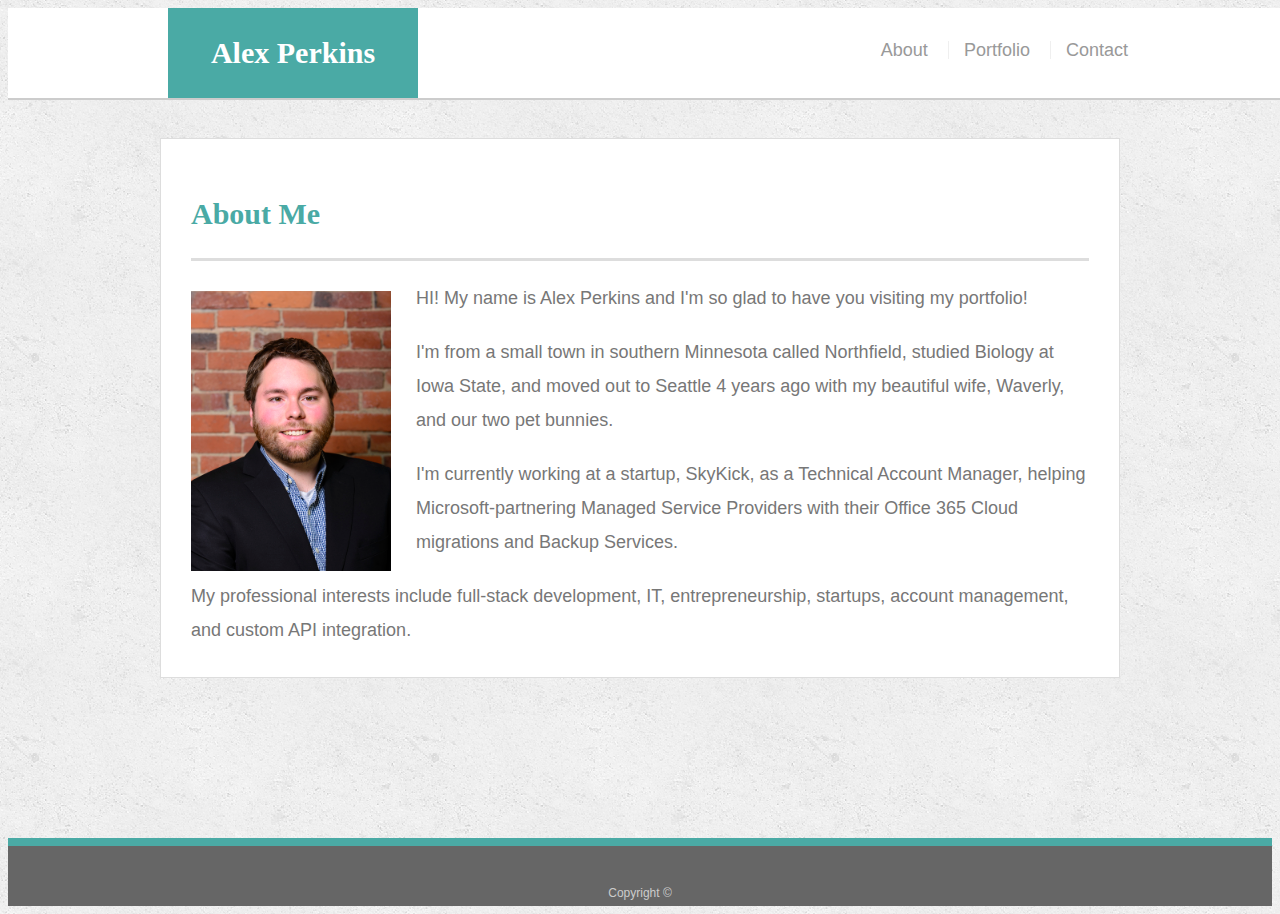
==== index.html @ 4cb19216 "added media query selectors for three different types of screens. It kicked my ass" ====
<!doctype html>
<html lang="en-us">

<head>
  <meta charset="UTF-8">
  <meta name="viewport" content="width=device-width, initial-scale=1.0">
  <title>About | Alex Perkins</title>
  <link rel="stylesheet" type="text/css" href="./assets/css/style.css">
</head>

<body>

  <header id="masthead">
    <div class="container">
      <a href="index.html" id="logo">Alex Perkins</a>
      <nav>
        <a href="index.html">About</a>
        <a href="portfolio.html">Portfolio</a>
        <a href="contact.html">Contact</a>
      </nav>
    </div>
  </header>

  <div id="main-container" class="container">
    <section class="main-section">
      <h1>About Me</h1>

      <img src="./assets/images/Bizible Portrait.jpg" class="auth-image" alt="Alex Perkins">

      <p>HI! My name is Alex Perkins and I'm so glad to have you visiting my portfolio!</p>

      <p>I'm from a small town in southern Minnesota called Northfield, studied Biology at Iowa State, and moved out to Seattle 4 years ago with my beautiful wife, Waverly, and our two pet bunnies.</p>

      <p>I'm currently working at a startup, SkyKick, as a Technical Account Manager, helping Microsoft-partnering Managed Service Providers with their Office 365 Cloud migrations and Backup Services.</p>

      <p>My professional interests include full-stack development, IT, entrepreneurship, startups, account management, and custom API integration.</p>

    </section>

  </div>

  <footer>
    <div class="container">
      Copyright &copy; 
    </div>
  </footer>
</body>

</html>
---- assets/css/style.css ----
body {
  font-family: Arial, "Helvetica Neue", Helvetica, sans-serif;
  font-size: 18px;
  line-height: 34px;
  color: #777777;
  background: url("../images/concrete_seamless.png");
}

* {
  box-sizing: border-box;
}

/* general */

.container {
  width: 100%;
  max-width: 960px;
  margin: 0 auto;
  clear: both;
}

h1,
h2,
h3,
p {
  margin-bottom: 20px;
}

p:last-child {
  margin-bottom: 0;
}

h1,
h2,
h3 {
  font-family: Georgia, Times, "Times New Roman", serif;
  font-weight: 700;
  color: #4aaaa5;
}

h1 {
  padding-bottom: 20px;
  font-size: 30px;
  line-height: 49px;
  border-bottom: 3px solid #dddddd;
}

h2,
h3 {
  font-size: 22px;
}

/* header */

#masthead {
  position: fixed;
  z-index: 99;
  width: 100%;
  margin: 0 0 30px;
  overflow: auto;
  color: #ffffff;
  background: #ffffff;
  border-bottom: 2px solid #cccccc;
}

#logo {
  float: left;
  width: 250px;
  height: 90px;
  font-family: Georgia, Times, "Times New Roman", serif;
  font-size: 30px;
  font-weight: 700;
  line-height: 90px;
  color: #ffffff;
  text-align: center;
  text-decoration: none;
  background: #4aaaa5;
}

nav {
  float: right;
  margin-top: 25px;
}

nav a {
  display: inline-block;
  padding-left: 15px;
  margin-left: 15px;
  line-height: 18px;
  color: #999;
  text-decoration: none;
  border-left: 1px solid #efefef;
}

nav a:first-child {
  border-left: 0 none;
}

/* footer */

footer {
  padding: 30px 0;
  clear: both;
  font-size: 12px;
  color: #ffffff;
  color: #cccccc;
  text-align: center;
  background: #666666;
  border-top: 8px solid #4aaaa5;
  height: 50px;
}

h3, h2 {
  padding-bottom: 20px;
  margin-bottom: 15px;
  line-height: 22px;
  border-bottom: 2px solid #eeeeee;
}

/* main */

#main-container {
  padding-top: 130px;
  min-height: calc(100vh - 70px);
}

.main-section {
  float: left;
  width: 100%;
  max-width: 960px;
  padding: 30px;
  margin: 0 0 40px;
  background: #ffffff;
  border: 1px solid #dddddd;
}

/* portfolio page */

.work {
  position: relative;
  float: left;
  width: 274px;
  margin: 20px 0 25px;
  overflow: auto;
}

.work:nth-child(even) {
  margin-right: 40px;
}

.work img {
  width: 100%;
  border: 0 none;
  opacity: 0.8;
}

.work h3 {
  position: absolute;
  bottom: 20px;
  width: 100%;
  padding: 15px;
  margin-bottom: 0;
  font-weight: 300;
  line-height: 30px;
  color: #ffffff;
  text-align: center;
  background: #4aaaa5;
  border-bottom: 0;
}

.auth-image {
  float: left;
  width: 200px;
  height: auto;
  margin-top: 10px;
  margin-right: 25px;
}

/* contact page */

#contact-form ul {
  margin-bottom: 20px;
}

#contact-form li {
  margin-bottom: 10px;
}

label,
input[type=text],
input[type=email],
textarea {
  display: block;
  width: 100%;
}

input[type=text],
input[type=email],
textarea {
  height: 35px;
  padding: 0 10px;
  font-size: 14px;
  border: 1px solid #dddddd;
}

textarea {
  height: 200px;
}

input[type=submit] {
  padding: 10px 30px;
  font-size: 18px;
  color: #ffffff;
  cursor: pointer;
  background: #4aaaa5;
  border: 0 none;
}

/* Width at 980px and below */
@media (max-width: 980px) {

.container { 
  max-width: 980px;
  margin: auto 30px;
}

nav {
  margin-right: 5%;
}

.main-section {
  max-width: 70%;
}

footer {
  max-width: 100%;
}

}

/* Width at 768px and below */
@media (max-width: 768px) {

/* #masthead {
  max-width: 100%;
} */

.container { 
    max-width: 768px;
  }

.main-section {
    width: 100%;
    /* margin: auto 0; */
  }

.work img h3{
  max-width: 80%;
  max-height: 80%;
  margin: 25px 0 25px;
}

nav {
    margin-right: 10%;
  }

footer {
    max-width: 100%;
  }

}

/* This section gave me the most trouble of any of the sections */


/* Width at 640px and below */
@media (max-width: 640px) {

  .container { 
    max-width: 640px;
  }

  .main-section {
    max-width: 100%;
    margin: auto 0;
  }

  #masthead {
    position: static;
    max-width: 640px;
  }

  nav {
    position: relative;
    display: inline block;
  }

  #logo {
    width: 100%;
  }


  .auth-image {
    width: 100%;
  }

}



/* 5. Use three `@media screen` tags, each with one of these `max-width`s: `980px`, `768px` and `640px`. */
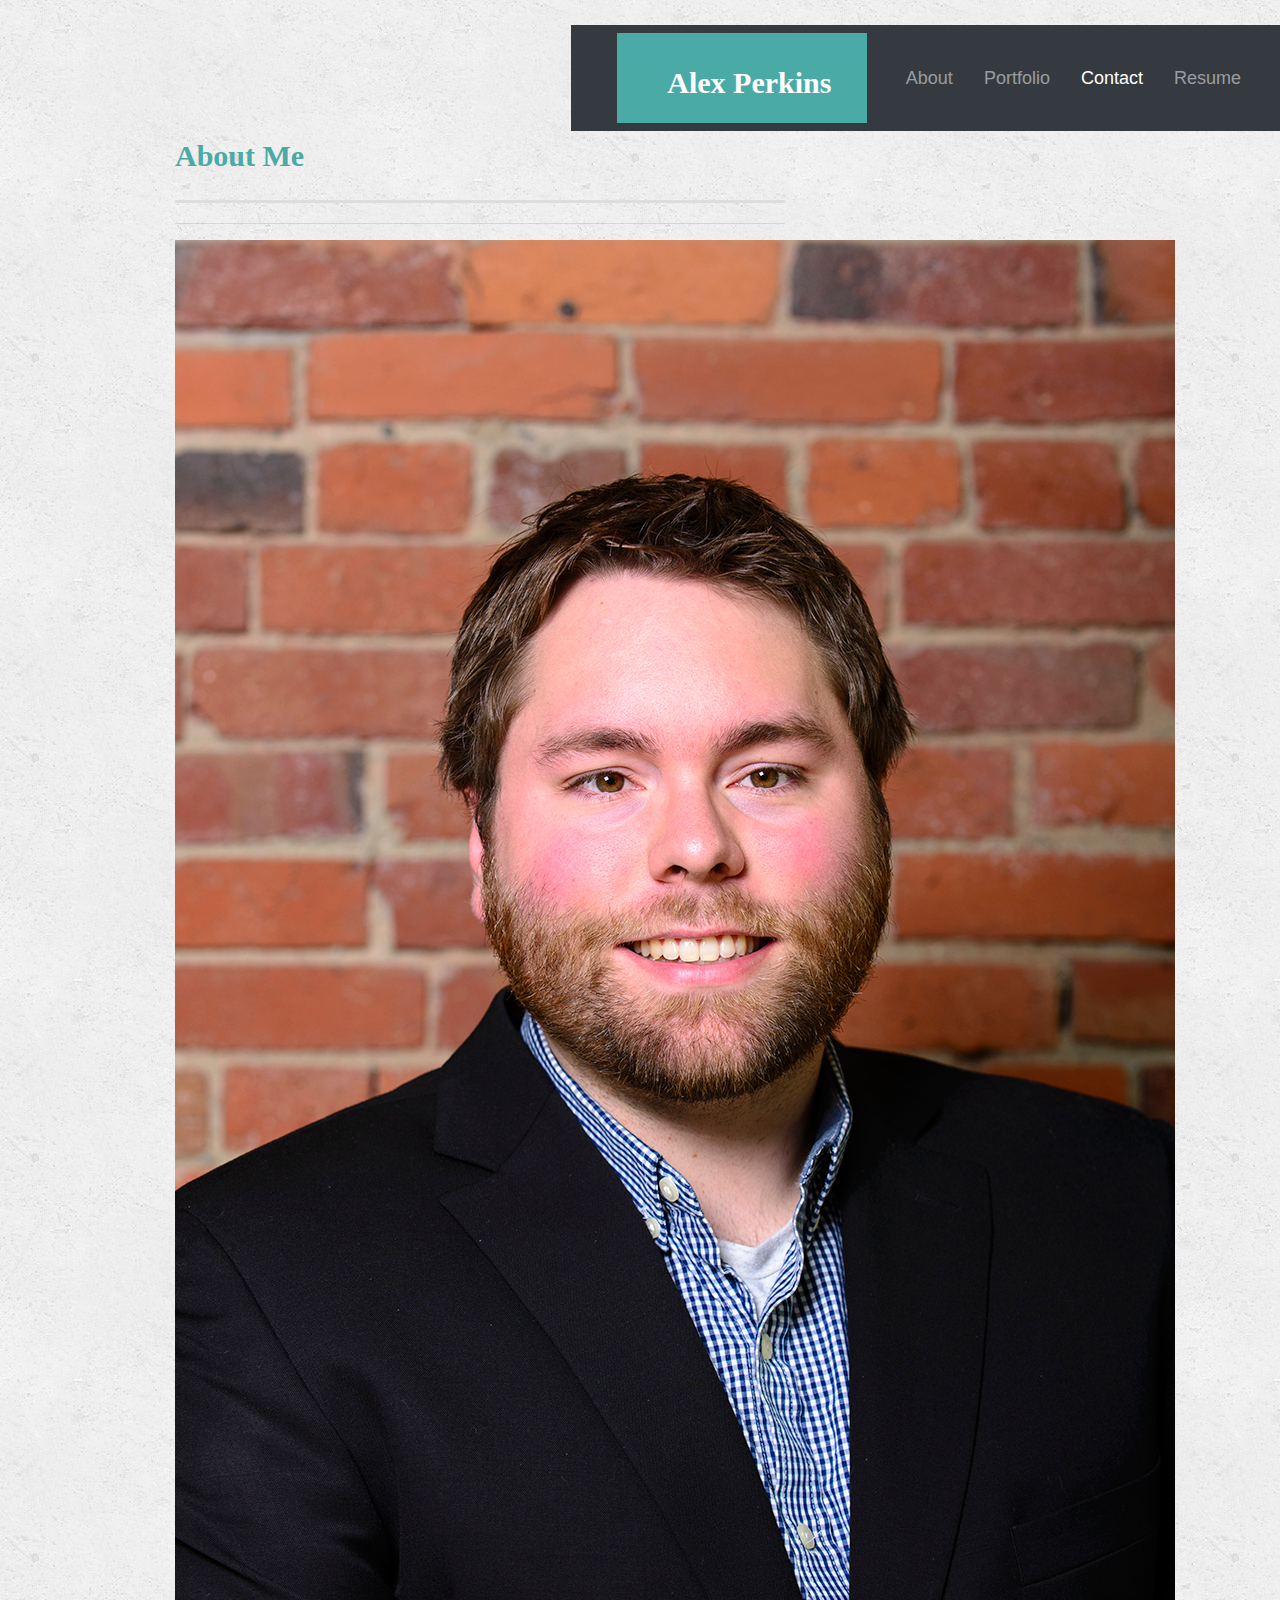
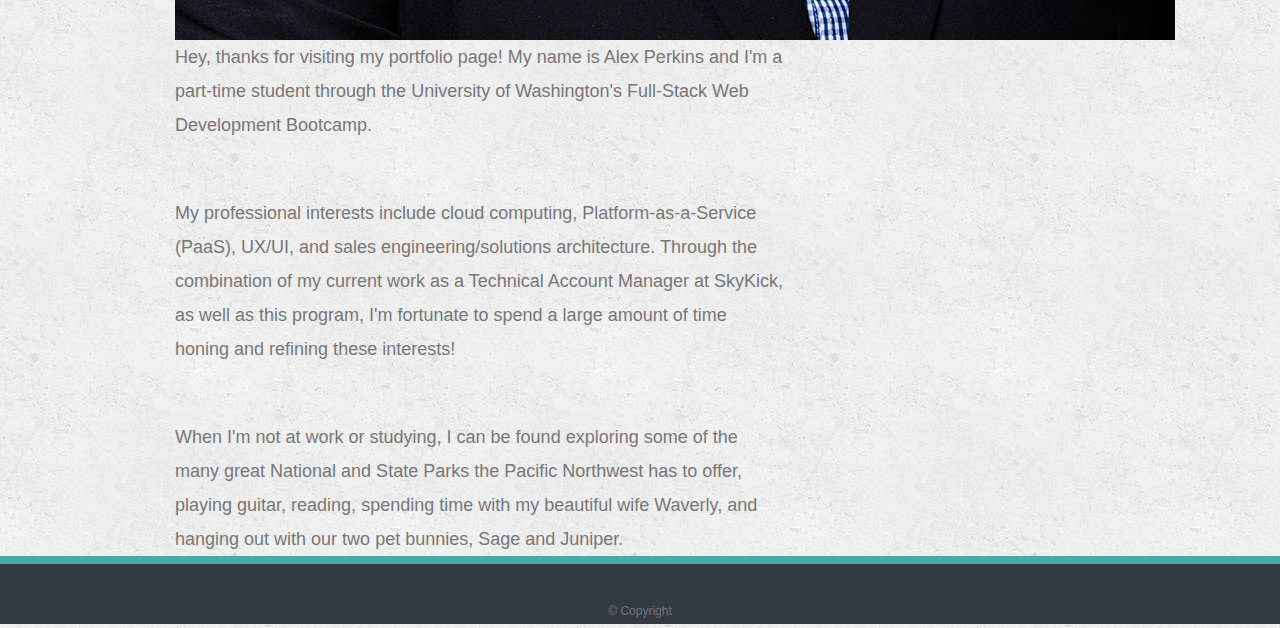
==== commit 50cc67ab: "adds all necessary components for the portfolio to be updated." ====
--- a/index.html
+++ b/index.html
@@ -1,49 +1,96 @@
-<!doctype html>
+<!DOCTYPE html>
 <html lang="en-us">
 
 <head>
+
   <meta charset="UTF-8">
   <meta name="viewport" content="width=device-width, initial-scale=1.0">
-  <title>About | Alex Perkins</title>
-  <link rel="stylesheet" type="text/css" href="./assets/css/style.css">
+  <meta http-equiv="X-UA-Compatible" content="ie=edge">
+
+  <title>Alex Perkins | Web Developer</title>
+
+  <!-- Boostrap Stylesheet -->
+  <link rel="stylesheet" href="https://maxcdn.bootstrapcdn.com/bootstrap/4.0.0/css/bootstrap.min.css">
+
+  <!-- Our own CSS stylesheet -->
+  <link rel="stylesheet" href="./assets/css/style.css" media="screen">
+
 </head>
 
 <body>
+  <nav class="navbar navbar-expand-lg navbar-dark bg-dark">
+    <div class="container">
+      <!-- Brand and toggle get grouped for better mobile display -->
+      <a class="navbar-brand" href="index.html" id="logo">Alex Perkins</a>
+      <button class="navbar-toggler" type="button" data-toggle="collapse" data-target="#navbarTogglerDemo01"
+        aria-controls="navbarTogglerDemo01" aria-expanded="false" aria-label="Toggle navigation">
+        <span class="navbar-toggler-icon"></span>
+      </button>
+      <!-- Collect the nav links, forms, and other content for toggling -->
+      <div class="collapse navbar-collapse" id="navbarTogglerDemo01">
+        <ul class="navbar-nav ml-auto mt-2 mt-lg-0">
+            <li class="nav-item">
+                <a class="nav-link" href="index.html">About</a>
+              </li>
+              <li class="nav-item">
+                <a class="nav-link" href="portfolio.html">Portfolio</a>
+              </li>
+              <li class="nav-item">
+                <a class="nav-link active" href="contact.html">Contact</a>
+              </li>
+              <li class="nav-item">
+                <a class="nav-link" href="resume.html">Resume</a>
+              </li>
+        </ul>
+      </div>
+      <!-- /.navbar-collapse -->
+    </div>
+    <!-- /.container -->
+  </nav>
+  <!-- End of navbar -->
 
-  <header id="masthead">
-    <div class="container">
-      <a href="index.html" id="logo">Alex Perkins</a>
-      <nav>
-        <a href="index.html">About</a>
-        <a href="portfolio.html">Portfolio</a>
-        <a href="contact.html">Contact</a>
-      </nav>
-    </div>
-  </header>
+  <!-- Start of container -->
+  <main class="container">
+    <section class="row">
+      <div class="col-md-8">
+        <article class="block">
+          <h1 class="block-header">About Me</h1>
+          <hr />
+          <img src="./assets/images/Bizible Portrait.jpg" alt="Alex Perkins" id="about-image" />
+          <p>Hey, thanks for visiting my portfolio page! My name is Alex Perkins and I'm a part-time student through the
+            University of Washington's Full-Stack Web Development Bootcamp.</p>
+          <br />
+          <p>My professional interests include cloud computing, Platform-as-a-Service (PaaS), UX/UI, and sales
+            engineering/solutions architecture. Through the combination of my current work as a Technical Account
+            Manager at SkyKick, as well as this program, I'm fortunate to spend a large amount of time honing and
+            refining these interests!
+          </p>
+          <br />
+          <p>When I'm not at work or studying, I can be found exploring some of the many great National and State Parks
+            the Pacific Northwest has to offer, playing guitar, reading, spending time with my beautiful wife Waverly,
+            and hanging out with our two pet bunnies, Sage and Juniper.
+          </p>
+        </article>
+      </div>
+    </section>
+  </main>
+  <!-- End of container -->
 
-  <div id="main-container" class="container">
-    <section class="main-section">
-      <h1>About Me</h1>
+  <!-- Start of footer -->
+  <footer class="footer footer-dark bg-dark">
+    <div class="two-toned-footer-color"></div>
+    <p class="text-muted text-muted-footer text-center">
+      &copy; Copyright
+    </p>
+  </footer>
+  <!-- End of footer -->
 
-      <img src="./assets/images/Bizible Portrait.jpg" class="auth-image" alt="Alex Perkins">
+  <!-- jQuery CDN -->
+  <script type="text/javascript" src="https://cdnjs.cloudflare.com/ajax/libs/jquery/3.2.1/jquery.min.js"></script>
 
-      <p>HI! My name is Alex Perkins and I'm so glad to have you visiting my portfolio!</p>
+  <!-- Bootstrap CDN -->
+  <script src="https://maxcdn.bootstrapcdn.com/bootstrap/4.0.0/js/bootstrap.min.js"></script>
 
-      <p>I'm from a small town in southern Minnesota called Northfield, studied Biology at Iowa State, and moved out to Seattle 4 years ago with my beautiful wife, Waverly, and our two pet bunnies.</p>
-
-      <p>I'm currently working at a startup, SkyKick, as a Technical Account Manager, helping Microsoft-partnering Managed Service Providers with their Office 365 Cloud migrations and Backup Services.</p>
-
-      <p>My professional interests include full-stack development, IT, entrepreneurship, startups, account management, and custom API integration.</p>
-
-    </section>
-
-  </div>
-
-  <footer>
-    <div class="container">
-      Copyright &copy; 
-    </div>
-  </footer>
 </body>
 
-</html>
+</html>